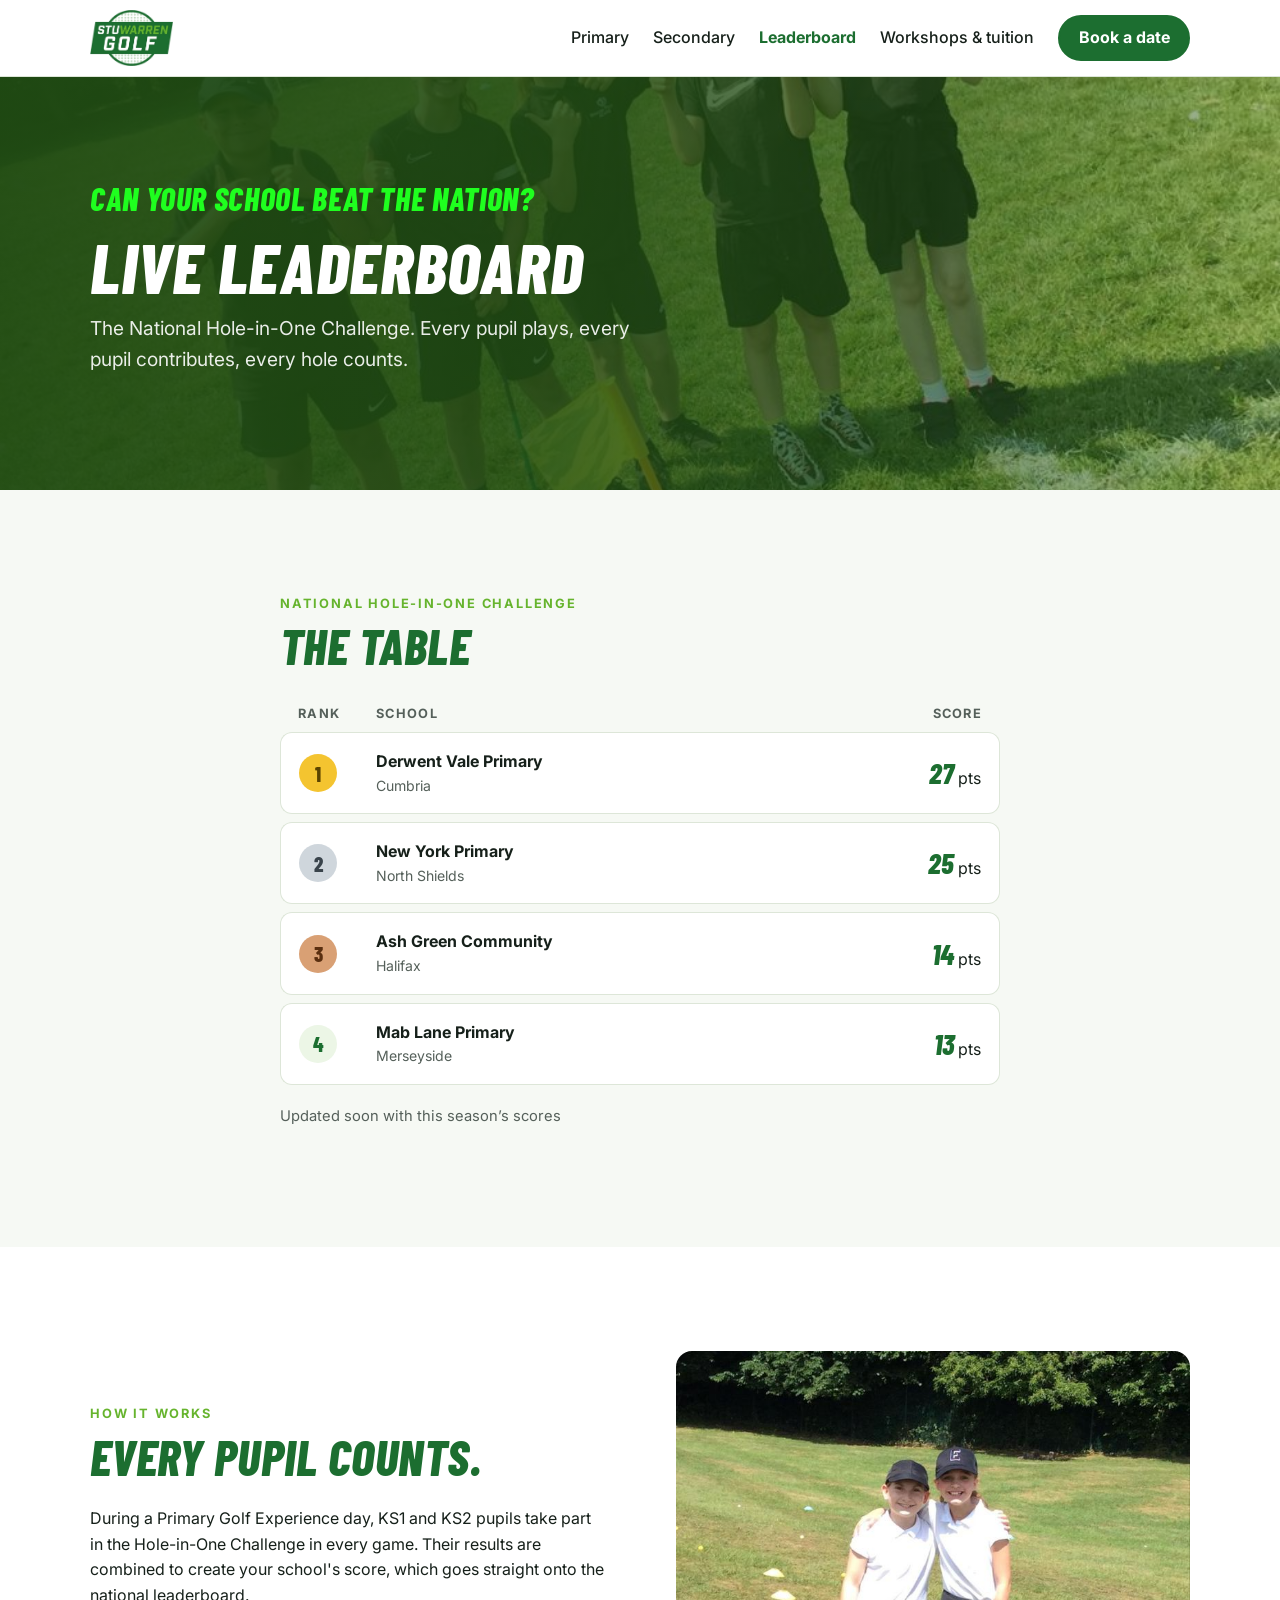
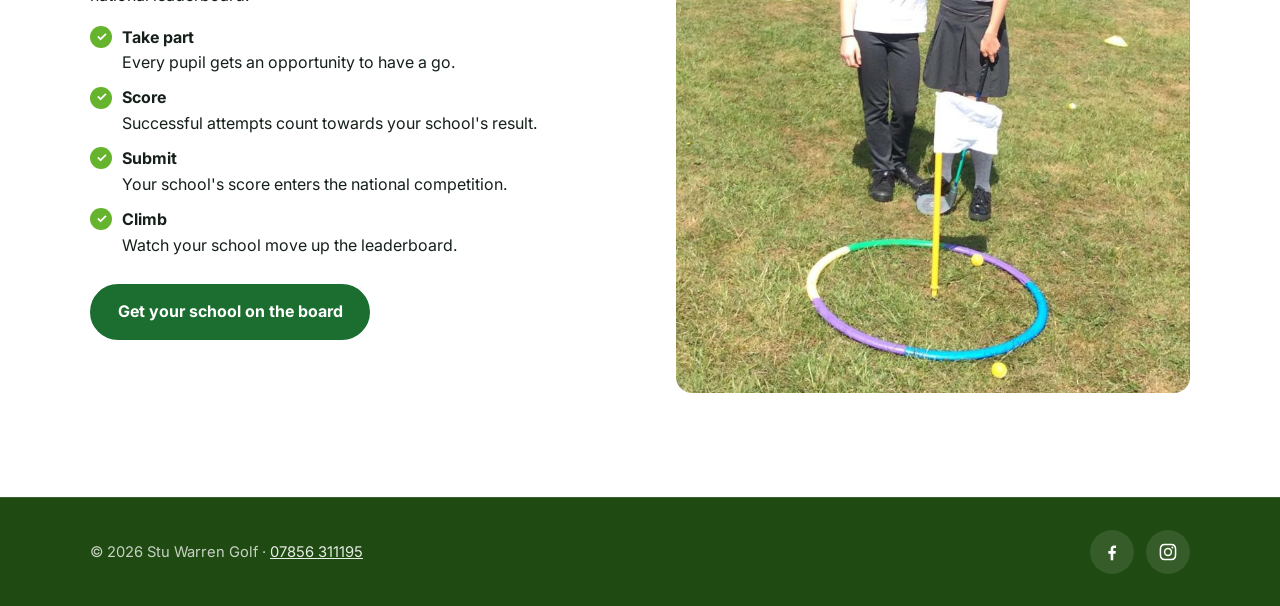
==== leaderboard.html @ 96387ed7 "Restructure site around schools per Stu's feedback - Home: 'Golf in schools across England' tagline," ====
<!doctype html>
<html lang="en-GB">
<head>
  <meta charset="utf-8">
  <meta name="viewport" content="width=device-width, initial-scale=1">
  <title>Live Leaderboard | Stu Warren Golf</title>
  <meta name="description" content="The National Hole-in-One Challenge leaderboard. See how primary schools across England are scoring in the Primary Golf Experience.">
  <meta property="og:title" content="Live Leaderboard | Stu Warren Golf">
  <meta property="og:description" content="Whole-school golf days where every pupil plays. You pick a date, we do the rest.">
  <meta property="og:image" content="assets/images/schools/team-celebrate.jpg">
  <link rel="icon" href="assets/images/favicon.png">
  <link rel="preconnect" href="https://fonts.googleapis.com">
  <link rel="preconnect" href="https://fonts.gstatic.com" crossorigin>
  <link href="https://fonts.googleapis.com/css2?family=Barlow+Condensed:ital,wght@0,700;1,700;1,800&family=Inter:wght@400;500;600;700&display=swap" rel="stylesheet">
  <link rel="stylesheet" href="assets/styles.css">
</head>
<body>
  <header class="site-header">
    <div class="container header-inner">
      <a href="/" class="logo"><img src="assets/images/logo.png" alt="Stu Warren Golf home" width="382" height="259"></a>
      <button class="nav-toggle" aria-expanded="false" aria-controls="nav" aria-label="Open menu">
        <span></span><span></span><span></span>
      </button>
      <nav id="nav" class="nav">
        <a href="primary.html">Primary</a>
        <a href="secondary.html">Secondary</a>
        <a href="leaderboard.html" aria-current="page">Leaderboard</a>
        <a href="workshops.html">Workshops &amp; tuition</a>
        <a href="primary.html#book" class="btn btn-small btn-green">Book a date</a>
      </nav>
    </div>
  </header>

  <main>
    <section class="hero hero-sm">
      <div class="hero-bg"><img src="assets/images/schools/team-celebrate.jpg" alt=""></div>
      <div class="container">
        <div class="hero-copy">
          <p class="challenge-line">Can your school beat the nation?</p>
          <h1>Live Leaderboard</h1>
          <p class="lead">The National Hole-in-One Challenge. Every pupil plays, every pupil contributes, every hole counts.</p>
        </div>
      </div>
    </section>

    <section class="section section-alt">
      <div class="container narrow">
        <p class="eyebrow">National Hole-in-One Challenge</p>
        <h2>The table</h2>
        <table class="board">
          <thead><tr><th>Rank</th><th>School</th><th>Score</th></tr></thead>
          <tbody id="board-body"></tbody>
        </table>
        <p class="board-note" id="board-updated"></p>
      </div>
    </section>

    <section class="section">
      <div class="container split">
        <div>
          <p class="eyebrow">How it works</p>
          <h2>Every pupil counts.</h2>
          <p>During a Primary Golf Experience day, KS1 and KS2 pupils take part in the Hole-in-One Challenge in every game. Their results are combined to create your school's score, which goes straight onto the national leaderboard.</p>
          <ul class="ticks">
            <li><strong>Take part</strong>Every pupil gets an opportunity to have a go.</li>
            <li><strong>Score</strong>Successful attempts count towards your school's result.</li>
            <li><strong>Submit</strong>Your school's score enters the national competition.</li>
            <li><strong>Climb</strong>Watch your school move up the leaderboard.</li>
          </ul>
          <a href="primary.html#book" class="btn btn-green">Get your school on the board</a>
        </div>
        <div class="photo photo-tall"><img src="assets/images/schools/hole-in-one.jpg" alt="Two pupils celebrating next to a hole-in-one target" loading="lazy"></div>
      </div>
    </section>
  </main>

  <footer class="site-footer">
    <div class="container footer-inner">
      <p>&copy; <span id="year">2026</span> Stu Warren Golf · <a href="tel:+447856311195">07856 311195</a></p>
      <div class="social">
        <a href="https://www.facebook.com/stuwarrengolf" target="_blank" rel="noopener" aria-label="Stu Warren Golf on Facebook">
          <svg viewBox="0 0 24 24" aria-hidden="true"><path d="M13.5 22v-8h2.7l.4-3.2h-3.1V8.8c0-.9.3-1.5 1.6-1.5h1.7V4.4c-.3 0-1.3-.1-2.4-.1-2.4 0-4 1.5-4 4.1v2.4H7.6V14h2.8v8h3.1z"/></svg>
        </a>
        <a href="https://www.instagram.com/stuwarrengolf/" target="_blank" rel="noopener" aria-label="Stu Warren Golf on Instagram">
          <svg viewBox="0 0 24 24" aria-hidden="true"><path d="M12 7a5 5 0 100 10 5 5 0 000-10zm0 8.2a3.2 3.2 0 110-6.4 3.2 3.2 0 010 6.4zM17.3 5.5a1.2 1.2 0 100 2.4 1.2 1.2 0 000-2.4zM12 3.8c2.7 0 3 0 4 .1 2.7.1 4 1.4 4.1 4.1.1 1 .1 1.3.1 4s0 3-.1 4c-.1 2.7-1.4 4-4.1 4.1-1 .1-1.3.1-4 .1s-3 0-4-.1c-2.7-.1-4-1.4-4.1-4.1-.1-1-.1-1.3-.1-4s0-3 .1-4C4 5.3 5.3 4 8 3.9c1-.1 1.3-.1 4-.1zM12 2c-2.7 0-3.1 0-4.1.1C4.2 2.2 2.2 4.2 2.1 7.9 2 8.9 2 9.3 2 12s0 3.1.1 4.1c.1 3.7 2.1 5.7 5.8 5.8 1 .1 1.4.1 4.1.1s3.1 0 4.1-.1c3.7-.1 5.7-2.1 5.8-5.8.1-1 .1-1.4.1-4.1s0-3.1-.1-4.1c-.1-3.7-2.1-5.7-5.8-5.8C15.1 2 14.7 2 12 2z"/></svg>
        </a>
      </div>
    </div>
  </footer>

  <script src="assets/leaderboard.js"></script>
  <script src="assets/main.js"></script>
</body>
</html>
---- assets/styles.css ----
:root {
  --forest: #38761d;
  --forest-dark: #1f4a12;
  --green: #1c6e30;
  --neon: #1fff1f;
  --lime: #66b42d;
  --mint: #ecf6e6;
  --paper: #f6f9f4;
  --ink: #16201a;
  --muted: #55605a;
  --line: #dde6d8;
  --white: #ffffff;
  --radius: 16px;
  --max: 1140px;
}

*, *::before, *::after { box-sizing: border-box; }
html { scroll-behavior: smooth; scroll-padding-top: 84px; }
body {
  margin: 0;
  font-family: 'Inter', system-ui, sans-serif;
  color: var(--ink);
  background: var(--white);
  line-height: 1.6;
}
img { max-width: 100%; height: auto; display: block; }
h1, h2, h3 {
  font-family: 'Barlow Condensed', 'Arial Narrow', sans-serif;
  font-style: italic; font-weight: 800; text-transform: uppercase;
  line-height: 1.02; letter-spacing: 0.01em; margin: 0 0 0.5em;
}
h1 { font-size: clamp(2.8rem, 7vw, 5.2rem); }
h2 { font-size: clamp(2rem, 4.4vw, 3.1rem); color: var(--green); }
h3 { font-size: 1.55rem; color: var(--green); }
p { margin: 0 0 1em; }
a { color: var(--green); }
.on-dark h2, .on-dark h3 { color: var(--white); }

.container { width: 100%; max-width: var(--max); margin: 0 auto; padding: 0 20px; }
.narrow { max-width: 760px; }
.center { text-align: center; }
.center .lead-dark { margin-left: auto; margin-right: auto; }
.eyebrow {
  text-transform: uppercase; letter-spacing: 0.14em; font-size: 0.8rem;
  font-weight: 700; color: var(--lime); margin-bottom: 0.5em;
}
.on-dark .eyebrow { color: var(--neon); }
.lead-dark { font-size: 1.15rem; color: var(--muted); max-width: 640px; }
.hidden { display: none; }

/* Buttons */
.btn {
  display: inline-block; background: var(--neon); color: var(--forest-dark);
  padding: 0.85em 1.6em; border-radius: 999px; border: 2px solid var(--neon);
  font: inherit; font-weight: 700; text-decoration: none; cursor: pointer;
  transition: transform .15s, background .15s, border-color .15s;
}
.btn:hover { transform: translateY(-2px); background: #5dff4f; border-color: #5dff4f; }
.btn-green { background: var(--green); border-color: var(--green); color: var(--white); }
.btn-green:hover { background: var(--forest); border-color: var(--forest); }
.btn-ghost { background: transparent; border-color: rgba(255,255,255,.7); color: var(--white); }
.btn-ghost:hover { background: rgba(255,255,255,.12); border-color: var(--white); }
.btn-small { padding: 0.5em 1.15em; }
.actions { display: flex; gap: 14px; flex-wrap: wrap; margin-top: 26px; }

/* Header */
.site-header {
  position: sticky; top: 0; z-index: 10; background: rgba(255,255,255,.97);
  border-bottom: 1px solid var(--line); backdrop-filter: blur(6px);
}
.header-inner { display: flex; align-items: center; justify-content: space-between; height: 76px; }
.logo img { height: 56px; width: auto; }
.nav { display: flex; gap: 24px; align-items: center; }
.nav a:not(.btn) { color: var(--ink); text-decoration: none; font-weight: 500; }
.nav a:not(.btn):hover, .nav a[aria-current="page"] { color: var(--green); }
.nav a[aria-current="page"] { font-weight: 700; }
.nav .btn { color: var(--white); }
.nav-toggle { display: none; background: none; border: 0; padding: 8px; cursor: pointer; }
.nav-toggle span { display: block; width: 24px; height: 2px; background: var(--green); margin: 5px 0; }

/* Hero */
.hero {
  position: relative; color: var(--white); overflow: hidden;
  background: var(--forest);
  padding: clamp(64px, 10vw, 120px) 0 clamp(56px, 8vw, 96px);
}
.hero-bg { position: absolute; inset: 0; }
.hero-bg img { width: 100%; height: 100%; object-fit: cover; }
.hero-bg::after {
  content: ''; position: absolute; inset: 0;
  background: linear-gradient(100deg, rgba(31,74,18,.96) 0%, rgba(31,74,18,.86) 45%, rgba(31,74,18,.35) 100%);
}
.hero .container { position: relative; }
.hero-copy { max-width: 680px; }
.hero h1 { margin-bottom: 0.15em; }
.tagline {
  font-family: 'Barlow Condensed', sans-serif; font-style: italic; font-weight: 700;
  text-transform: uppercase; letter-spacing: 0.06em; font-size: clamp(1.3rem, 2.6vw, 1.8rem);
  color: var(--neon); margin-bottom: 1.1em;
}
.hero .lead { font-size: 1.2rem; color: rgba(255,255,255,.9); max-width: 580px; }
.hero .lead strong { color: var(--white); }
.hero-sm { padding: clamp(56px, 8vw, 96px) 0; }
.hero-sm h1 { font-size: clamp(2.5rem, 6vw, 4.4rem); }

/* Tablets (home page) */
.tablets { padding: 0 0 clamp(56px, 8vw, 88px); background: var(--paper); }
.tablet-grid { display: grid; grid-template-columns: repeat(3, 1fr); gap: 22px; margin-top: -48px; position: relative; }
.tablet {
  position: relative; display: flex; flex-direction: column; justify-content: flex-end;
  min-height: 360px; padding: 28px; border-radius: 22px; overflow: hidden;
  color: var(--white); text-decoration: none; background: var(--forest);
  box-shadow: 0 18px 40px rgba(15,61,27,.22); transition: transform .2s, box-shadow .2s;
}
.tablet:hover { transform: translateY(-5px); box-shadow: 0 24px 50px rgba(15,61,27,.3); }
.tablet img { position: absolute; inset: 0; width: 100%; height: 100%; object-fit: cover; transition: transform .4s; }
.tablet:hover img { transform: scale(1.04); }
.tablet::before {
  content: ''; position: absolute; inset: 0; z-index: 1;
  background: linear-gradient(180deg, rgba(31,74,18,.1) 20%, rgba(31,74,18,.95) 88%);
}
.tablet > *:not(img) { position: relative; z-index: 2; }
.tablet-kicker { font-size: 0.78rem; font-weight: 700; text-transform: uppercase; letter-spacing: 0.14em; color: var(--neon); margin-bottom: 0.4em; }
.tablet h2 { color: var(--white); font-size: clamp(1.9rem, 3vw, 2.4rem); margin-bottom: 0.2em; }
.tablet p { margin: 0; color: rgba(255,255,255,.88); font-size: 0.98rem; }
.tablet .go { margin-top: 14px; font-weight: 700; color: var(--neon); }
.tablet-plain { background: linear-gradient(140deg, var(--green) 0%, var(--forest-dark) 100%); }
.tablet-plain::before { background: radial-gradient(circle, rgba(255,255,255,.14) 2px, transparent 3px) 0 0 / 16px 16px; opacity: .5; }
.badge {
  position: absolute; top: 18px; right: 18px; z-index: 3;
  background: var(--white); color: var(--green); font-size: 0.75rem; font-weight: 700;
  text-transform: uppercase; letter-spacing: 0.1em; padding: 6px 12px; border-radius: 999px;
}
.tablet .badge { position: absolute; }
.trophy { font-size: 3.4rem; line-height: 1; margin-bottom: auto; }
.tablet-wide {
  grid-column: 1 / -1; min-height: 0; flex-direction: row; align-items: center; justify-content: space-between;
  gap: 20px; padding: 22px 28px; background: var(--white); color: var(--ink);
  border: 2px solid var(--line); box-shadow: none;
}
.tablet-wide::before { display: none; }
.tablet-wide h2 { color: var(--green); font-size: 1.7rem; margin: 0; }
.tablet-wide p { color: var(--muted); }
.tablet-wide .go { margin: 0; color: var(--green); white-space: nowrap; }
.tablet-wide:hover { border-color: var(--lime); box-shadow: 0 10px 30px rgba(15,61,27,.1); }

/* Sections */
.section { padding: clamp(64px, 9vw, 104px) 0; }
.section-alt { background: var(--paper); }
.section-dark { background: var(--forest); color: var(--white); }
.section-deep { background: var(--forest-dark); color: var(--white); }
.split { display: grid; grid-template-columns: 1fr 1fr; gap: clamp(32px, 6vw, 72px); align-items: center; }
.split-top { align-items: start; }
.split-reverse > :first-child { order: 2; }
.photo { border-radius: var(--radius); overflow: hidden; }
.photo img { width: 100%; height: 100%; object-fit: cover; aspect-ratio: 4 / 3; }
.photo-tall img { aspect-ratio: 4 / 5; }

.ticks { list-style: none; padding: 0; margin: 0 0 1.6em; }
.ticks li { padding-left: 32px; position: relative; margin-bottom: 0.6em; }
.ticks li::before {
  content: '✓'; position: absolute; left: 0; top: 0.1em; width: 22px; height: 22px; border-radius: 50%;
  background: var(--lime); color: var(--white); font-size: 0.8rem; font-weight: 700; display: grid; place-items: center;
}
.on-dark .ticks li::before { background: var(--neon); color: var(--forest-dark); }
.ticks strong { display: block; }

/* Promise strip */
.promise { background: var(--forest-dark); color: var(--white); padding: 30px 0; }
.promise p {
  margin: 0; text-align: center; font-family: 'Barlow Condensed', sans-serif; font-style: italic;
  font-weight: 800; text-transform: uppercase; font-size: clamp(1.5rem, 3.4vw, 2.3rem); letter-spacing: .01em;
}
.promise span { color: var(--neon); }

/* Feature grid */
.features { display: grid; grid-template-columns: repeat(3, 1fr); gap: 22px; margin-top: 32px; }
.feature { background: var(--white); border-radius: var(--radius); padding: 26px; border-top: 5px solid var(--lime); box-shadow: 0 6px 24px rgba(15,61,27,.07); }
.feature h3 { font-size: 1.35rem; margin-bottom: 0.35em; }
.feature p { margin: 0; color: var(--muted); }
.on-dark .feature { background: rgba(255,255,255,.07); border-top-color: var(--neon); box-shadow: none; }
.on-dark .feature h3 { color: var(--white); }
.on-dark .feature p { color: rgba(255,255,255,.82); }

/* Stats */
.stats { display: grid; grid-template-columns: repeat(4, 1fr); gap: 20px; text-align: center; }
.stats strong {
  display: block; font-family: 'Barlow Condensed', sans-serif; font-style: italic; font-weight: 800;
  font-size: clamp(2.4rem, 5vw, 3.4rem); line-height: 1; color: var(--neon);
}
.stats span { color: rgba(255,255,255,.85); font-size: 0.95rem; }

/* Experiences */
.experiences { display: grid; grid-template-columns: repeat(3, 1fr); gap: 22px; margin-top: 32px; }
.experience { background: var(--white); border-radius: var(--radius); overflow: hidden; box-shadow: 0 8px 28px rgba(15,61,27,.1); display: flex; flex-direction: column; }
.experience img { aspect-ratio: 4 / 3; object-fit: cover; width: 100%; }
.experience-body { padding: 22px 24px 26px; }
.pill {
  display: inline-block; background: var(--neon); color: var(--forest-dark); font-weight: 700;
  font-size: 0.75rem; letter-spacing: 0.08em; text-transform: uppercase; padding: 4px 12px; border-radius: 999px; margin-bottom: 10px;
}
.experience h3 { margin-bottom: 0.15em; }
.experience .sub { font-weight: 600; color: var(--lime); margin-bottom: 0.6em; }
.experience p:last-child { margin: 0; color: var(--muted); }

/* Steps */
.steps { display: grid; grid-template-columns: repeat(4, 1fr); gap: 18px; margin-top: 32px; counter-reset: step; }
.step { background: rgba(255,255,255,.08); border: 1px solid rgba(255,255,255,.16); border-radius: var(--radius); padding: 24px; }
.step b { display: block; font-family: 'Barlow Condensed', sans-serif; font-style: italic; font-size: 2.4rem; color: var(--neon); line-height: 1; }
.step h3 { color: var(--white); font-size: 1.4rem; margin: 0.3em 0; }
.step p { margin: 0; color: rgba(255,255,255,.82); font-size: 0.95rem; }

/* Quotes */
.quotes { display: grid; grid-template-columns: repeat(3, 1fr); gap: 22px; margin-top: 32px; }
blockquote {
  margin: 0; padding: 28px; border-radius: var(--radius); background: var(--white);
  border: 1px solid var(--line); position: relative;
}
blockquote::before {
  content: '“'; position: absolute; top: -6px; left: 20px; font-family: Georgia, serif;
  font-size: 4.5rem; line-height: 1; color: var(--lime);
}
blockquote p { margin: 18px 0 14px; }
cite { font-style: normal; font-weight: 700; color: var(--green); font-size: 0.92rem; }

/* Coach */
.coach-card { display: grid; grid-template-columns: 260px 1fr; gap: clamp(24px, 4vw, 48px); align-items: center; }
.coach-card img { border-radius: var(--radius); aspect-ratio: 1; object-fit: cover; }
.creds { display: flex; flex-wrap: wrap; gap: 8px; margin: 0 0 1.2em; padding: 0; list-style: none; }
.creds li { background: var(--mint); color: var(--green); font-weight: 600; font-size: 0.85rem; padding: 6px 12px; border-radius: 999px; }

/* Timetables */
.tt-tabs { display: flex; flex-wrap: wrap; gap: 8px; margin: 28px 0 20px; }
.tt-tabs button {
  font: inherit; font-weight: 600; padding: 10px 16px; border-radius: 999px; cursor: pointer;
  border: 2px solid var(--line); background: var(--white); color: var(--ink);
}
.tt-tabs button[aria-selected="true"] { background: var(--green); border-color: var(--green); color: var(--white); }
.tt-panel { background: var(--white); border-radius: var(--radius); border: 1px solid var(--line); padding: clamp(20px, 4vw, 32px); }
.tt-panel h3 { margin-bottom: 0.2em; }
.tt-panel > p { color: var(--muted); }
.tt-cols { display: grid; grid-template-columns: 1fr 1fr; gap: 0 32px; }
.tt { width: 100%; border-collapse: collapse; }
.tt td { padding: 9px 4px; border-bottom: 1px solid var(--line); }
.tt td:first-child { font-variant-numeric: tabular-nums; white-space: nowrap; color: var(--muted); width: 40%; }
.tt td:last-child { font-weight: 600; }
.tt tr.brk td { background: var(--mint); color: var(--green); font-weight: 600; text-align: center; font-size: 0.9rem; }

/* Downloads */
.downloads { display: grid; grid-template-columns: repeat(3, 1fr); gap: 18px; margin-top: 28px; }
.download {
  display: flex; gap: 16px; align-items: center; padding: 20px; border-radius: var(--radius);
  background: rgba(255,255,255,.08); border: 1px solid rgba(255,255,255,.18); color: var(--white); text-decoration: none;
  transition: background .15s, transform .15s;
}
.download:hover { background: rgba(31,255,31,.14); transform: translateY(-3px); }
.download svg { width: 34px; height: 34px; flex: none; fill: var(--neon); }
.download strong { display: block; }
.download span { font-size: 0.88rem; color: rgba(255,255,255,.75); }

/* Leaderboard */
.board { width: 100%; border-collapse: separate; border-spacing: 0 8px; margin-top: 12px; }
.board th { text-align: left; font-size: 0.8rem; text-transform: uppercase; letter-spacing: 0.1em; color: var(--muted); padding: 0 18px; }
.board td { background: var(--white); padding: 16px 18px; border-top: 1px solid var(--line); border-bottom: 1px solid var(--line); }
.board td:first-child { border-left: 1px solid var(--line); border-radius: 12px 0 0 12px; width: 70px; }
.board td:last-child { border-right: 1px solid var(--line); border-radius: 0 12px 12px 0; text-align: right; }
.board th:last-child { text-align: right; }
.rank {
  display: inline-grid; place-items: center; width: 38px; height: 38px; border-radius: 50%;
  background: var(--mint); color: var(--green); font-weight: 800; font-family: 'Barlow Condensed', sans-serif; font-size: 1.3rem;
}
.board tr:nth-child(1) .rank { background: #f4c430; color: #5a4300; }
.board tr:nth-child(2) .rank { background: #cfd6dc; color: #39434b; }
.board tr:nth-child(3) .rank { background: #d9a074; color: #5a2f10; }
.school { font-weight: 700; }
.area { display: block; font-size: 0.88rem; color: var(--muted); font-weight: 400; }
.pts { font-family: 'Barlow Condensed', sans-serif; font-style: italic; font-weight: 800; font-size: 1.8rem; color: var(--green); }
.board-note { color: var(--muted); font-size: 0.92rem; margin-top: 12px; }
.challenge-line {
  font-family: 'Barlow Condensed', sans-serif; font-style: italic; font-weight: 800; text-transform: uppercase;
  color: var(--neon); font-size: clamp(1.4rem, 3vw, 2rem); letter-spacing: .02em; margin-bottom: 0.2em;
}

/* Coming soon */
.soon { text-align: center; }
.soon .badge { position: static; display: inline-block; margin-bottom: 18px; background: var(--neon); color: var(--forest-dark); }

/* Forms */
.form {
  background: var(--white); padding: clamp(22px, 4vw, 32px); border-radius: var(--radius);
  display: grid; gap: 16px; border: 1px solid var(--line); color: var(--ink);
}
.form-row { display: grid; grid-template-columns: 1fr 1fr; gap: 16px; }
.form label { display: grid; gap: 6px; font-weight: 500; font-size: 0.95rem; }
.form input, .form select, .form textarea {
  font: inherit; padding: 12px 14px; border: 1px solid #ccd6c8; border-radius: 10px; background: var(--white); width: 100%;
}
.form input:focus, .form select:focus, .form textarea:focus { outline: 2px solid var(--lime); border-color: transparent; }
.form .btn { background: var(--green); border-color: var(--green); color: var(--white); }
.form .btn:hover { background: var(--forest); border-color: var(--forest); }
.contact-list { list-style: none; padding: 0; margin: 0 0 1.4em; }
.contact-list li { padding: 12px 0; border-bottom: 1px solid rgba(255,255,255,.18); }
.contact-list strong { display: inline-block; width: 80px; }
.on-dark .contact-list a { color: var(--white); }

/* Footer */
.site-footer { border-top: 1px solid rgba(255,255,255,.12); background: var(--forest-dark); color: rgba(255,255,255,.75); padding: 32px 0; font-size: 0.92rem; }
.footer-inner { display: flex; justify-content: space-between; align-items: center; flex-wrap: wrap; gap: 16px; }
.footer-inner p { margin: 0; }
.site-footer a { color: rgba(255,255,255,.9); }
.social { display: flex; gap: 12px; }
.social a {
  display: grid; place-items: center; width: 44px; height: 44px; border-radius: 50%;
  background: rgba(255,255,255,.1); transition: background .15s;
}
.social a:hover { background: var(--neon); }
.social a:hover svg { fill: var(--forest-dark); }
.social svg { width: 20px; height: 20px; fill: var(--white); }

/* Thanks page */
.thanks { min-height: calc(100vh - 76px - 110px); display: grid; place-items: center; text-align: center; padding: 64px 20px; }

/* Responsive */
@media (max-width: 960px) {
  .tablet-grid, .features, .experiences, .quotes, .downloads { grid-template-columns: 1fr 1fr; }
  .tablet-grid > .tablet:first-child { grid-column: 1 / -1; }
  .steps, .stats { grid-template-columns: 1fr 1fr; }
  .nav-toggle { display: block; }
  .nav {
    display: none; position: absolute; top: 76px; left: 0; right: 0;
    flex-direction: column; align-items: flex-start; gap: 18px; padding: 24px 20px; background: var(--white);
    border-bottom: 1px solid var(--line);
  }
  .nav.open { display: flex; }
}
@media (max-width: 760px) {
  .split, .coach-card, .tt-cols { grid-template-columns: 1fr; }
  .split-reverse > :first-child { order: 0; }
  .coach-card img { max-width: 220px; }
  .tablet-grid, .features, .experiences, .quotes, .downloads, .form-row { grid-template-columns: 1fr; }
  .tablet { min-height: 240px; }
  .tablet-wide { min-height: 0; }
  .tablet-wide { flex-direction: column; align-items: flex-start; }
  .logo img { height: 48px; }
}
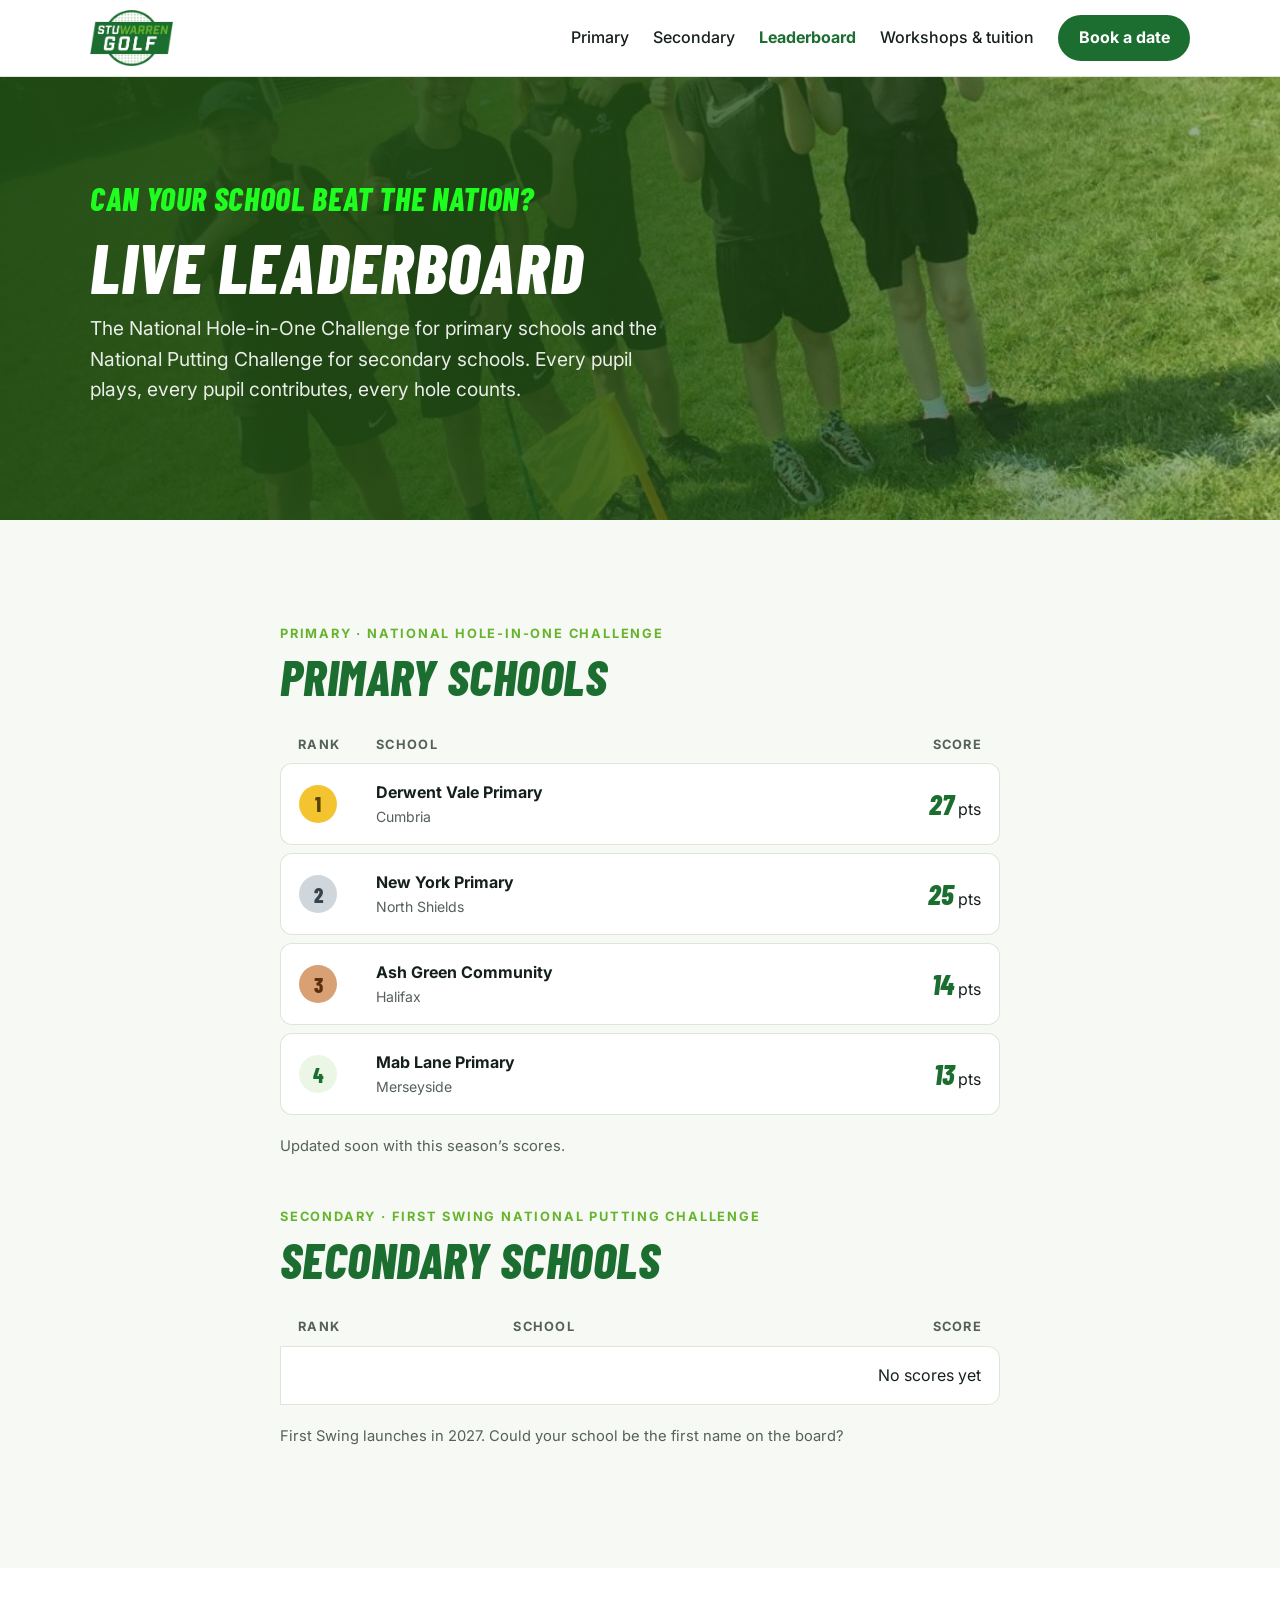
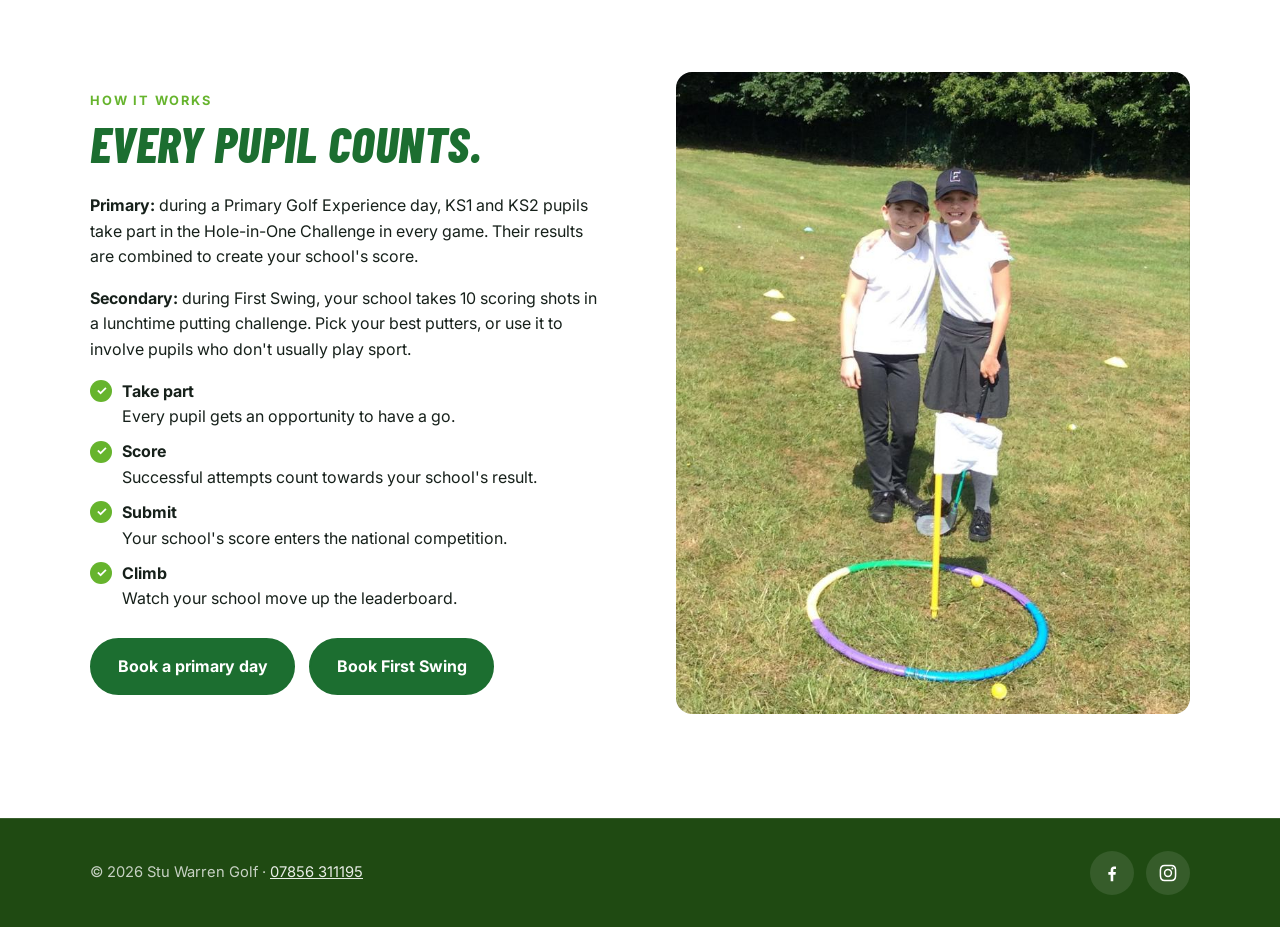
==== commit 5306f843: "Add First Swing 2027 secondary page and secondary leaderboard - secondary.html now presents First Sw" ====
--- a/leaderboard.html
+++ b/leaderboard.html
@@ -38,20 +38,31 @@
         <div class="hero-copy">
           <p class="challenge-line">Can your school beat the nation?</p>
           <h1>Live Leaderboard</h1>
-          <p class="lead">The National Hole-in-One Challenge. Every pupil plays, every pupil contributes, every hole counts.</p>
+          <p class="lead">The National Hole-in-One Challenge for primary schools and the National Putting Challenge for secondary schools. Every pupil plays, every pupil contributes, every hole counts.</p>
         </div>
       </div>
     </section>
 
     <section class="section section-alt">
       <div class="container narrow">
-        <p class="eyebrow">National Hole-in-One Challenge</p>
-        <h2>The table</h2>
-        <table class="board">
-          <thead><tr><th>Rank</th><th>School</th><th>Score</th></tr></thead>
-          <tbody id="board-body"></tbody>
-        </table>
-        <p class="board-note" id="board-updated"></p>
+        <div class="board-section">
+          <p class="eyebrow">Primary · National Hole-in-One Challenge</p>
+          <h2>Primary schools</h2>
+          <table class="board">
+            <thead><tr><th>Rank</th><th>School</th><th>Score</th></tr></thead>
+            <tbody id="board-primary"></tbody>
+          </table>
+          <p class="board-note" id="note-primary"></p>
+        </div>
+        <div class="board-section">
+          <p class="eyebrow">Secondary · First Swing National Putting Challenge</p>
+          <h2>Secondary schools</h2>
+          <table class="board">
+            <thead><tr><th>Rank</th><th>School</th><th>Score</th></tr></thead>
+            <tbody id="board-secondary"></tbody>
+          </table>
+          <p class="board-note" id="note-secondary"></p>
+        </div>
       </div>
     </section>
 
@@ -60,14 +71,15 @@
         <div>
           <p class="eyebrow">How it works</p>
           <h2>Every pupil counts.</h2>
-          <p>During a Primary Golf Experience day, KS1 and KS2 pupils take part in the Hole-in-One Challenge in every game. Their results are combined to create your school's score, which goes straight onto the national leaderboard.</p>
+          <p><strong>Primary:</strong> during a Primary Golf Experience day, KS1 and KS2 pupils take part in the Hole-in-One Challenge in every game. Their results are combined to create your school's score.</p>
+          <p><strong>Secondary:</strong> during First Swing, your school takes 10 scoring shots in a lunchtime putting challenge. Pick your best putters, or use it to involve pupils who don't usually play sport.</p>
           <ul class="ticks">
             <li><strong>Take part</strong>Every pupil gets an opportunity to have a go.</li>
             <li><strong>Score</strong>Successful attempts count towards your school's result.</li>
             <li><strong>Submit</strong>Your school's score enters the national competition.</li>
             <li><strong>Climb</strong>Watch your school move up the leaderboard.</li>
           </ul>
-          <a href="primary.html#book" class="btn btn-green">Get your school on the board</a>
+          <div class="actions"><a href="primary.html#book" class="btn btn-green">Book a primary day</a><a href="secondary.html#book" class="btn btn-green">Book First Swing</a></div>
         </div>
         <div class="photo photo-tall"><img src="assets/images/schools/hole-in-one.jpg" alt="Two pupils celebrating next to a hole-in-one target" loading="lazy"></div>
       </div>
--- a/assets/styles.css
+++ b/assets/styles.css
@@ -320,11 +320,26 @@
 /* Thanks page */
 .thanks { min-height: calc(100vh - 76px - 110px); display: grid; place-items: center; text-align: center; padding: 64px 20px; }
 
+/* First Swing */
+.steps-3 { grid-template-columns: repeat(3, 1fr); }
+.step .ideal { margin-top: 14px; padding-top: 14px; border-top: 1px solid rgba(255,255,255,.18); color: var(--neon); font-weight: 600; }
+.seasons { display: grid; grid-template-columns: 1fr 1fr; gap: 22px; margin-top: 32px; }
+.seasons .experience img { aspect-ratio: 16 / 9; }
+.seasons .experience-body > p { color: var(--muted); }
+.seasons .ticks { margin: 0; }
+.features-5 { grid-template-columns: repeat(5, 1fr); }
+.quote-wide { margin-top: 32px; text-align: center; padding: 36px clamp(24px, 6vw, 80px); }
+.quote-wide::before { left: 50%; transform: translateX(-50%); }
+.quote-wide p { font-size: 1.15rem; }
+.board-section + .board-section { margin-top: 48px; }
+
 /* Responsive */
 @media (max-width: 960px) {
   .tablet-grid, .features, .experiences, .quotes, .downloads { grid-template-columns: 1fr 1fr; }
   .tablet-grid > .tablet:first-child { grid-column: 1 / -1; }
   .steps, .stats { grid-template-columns: 1fr 1fr; }
+  .features-5 { grid-template-columns: repeat(3, 1fr); }
+  .steps-3 { grid-template-columns: 1fr; }
   .nav-toggle { display: block; }
   .nav {
     display: none; position: absolute; top: 76px; left: 0; right: 0;
@@ -334,7 +349,7 @@
   .nav.open { display: flex; }
 }
 @media (max-width: 760px) {
-  .split, .coach-card, .tt-cols { grid-template-columns: 1fr; }
+  .split, .coach-card, .tt-cols, .seasons, .features-5 { grid-template-columns: 1fr; }
   .split-reverse > :first-child { order: 0; }
   .coach-card img { max-width: 220px; }
   .tablet-grid, .features, .experiences, .quotes, .downloads, .form-row { grid-template-columns: 1fr; }
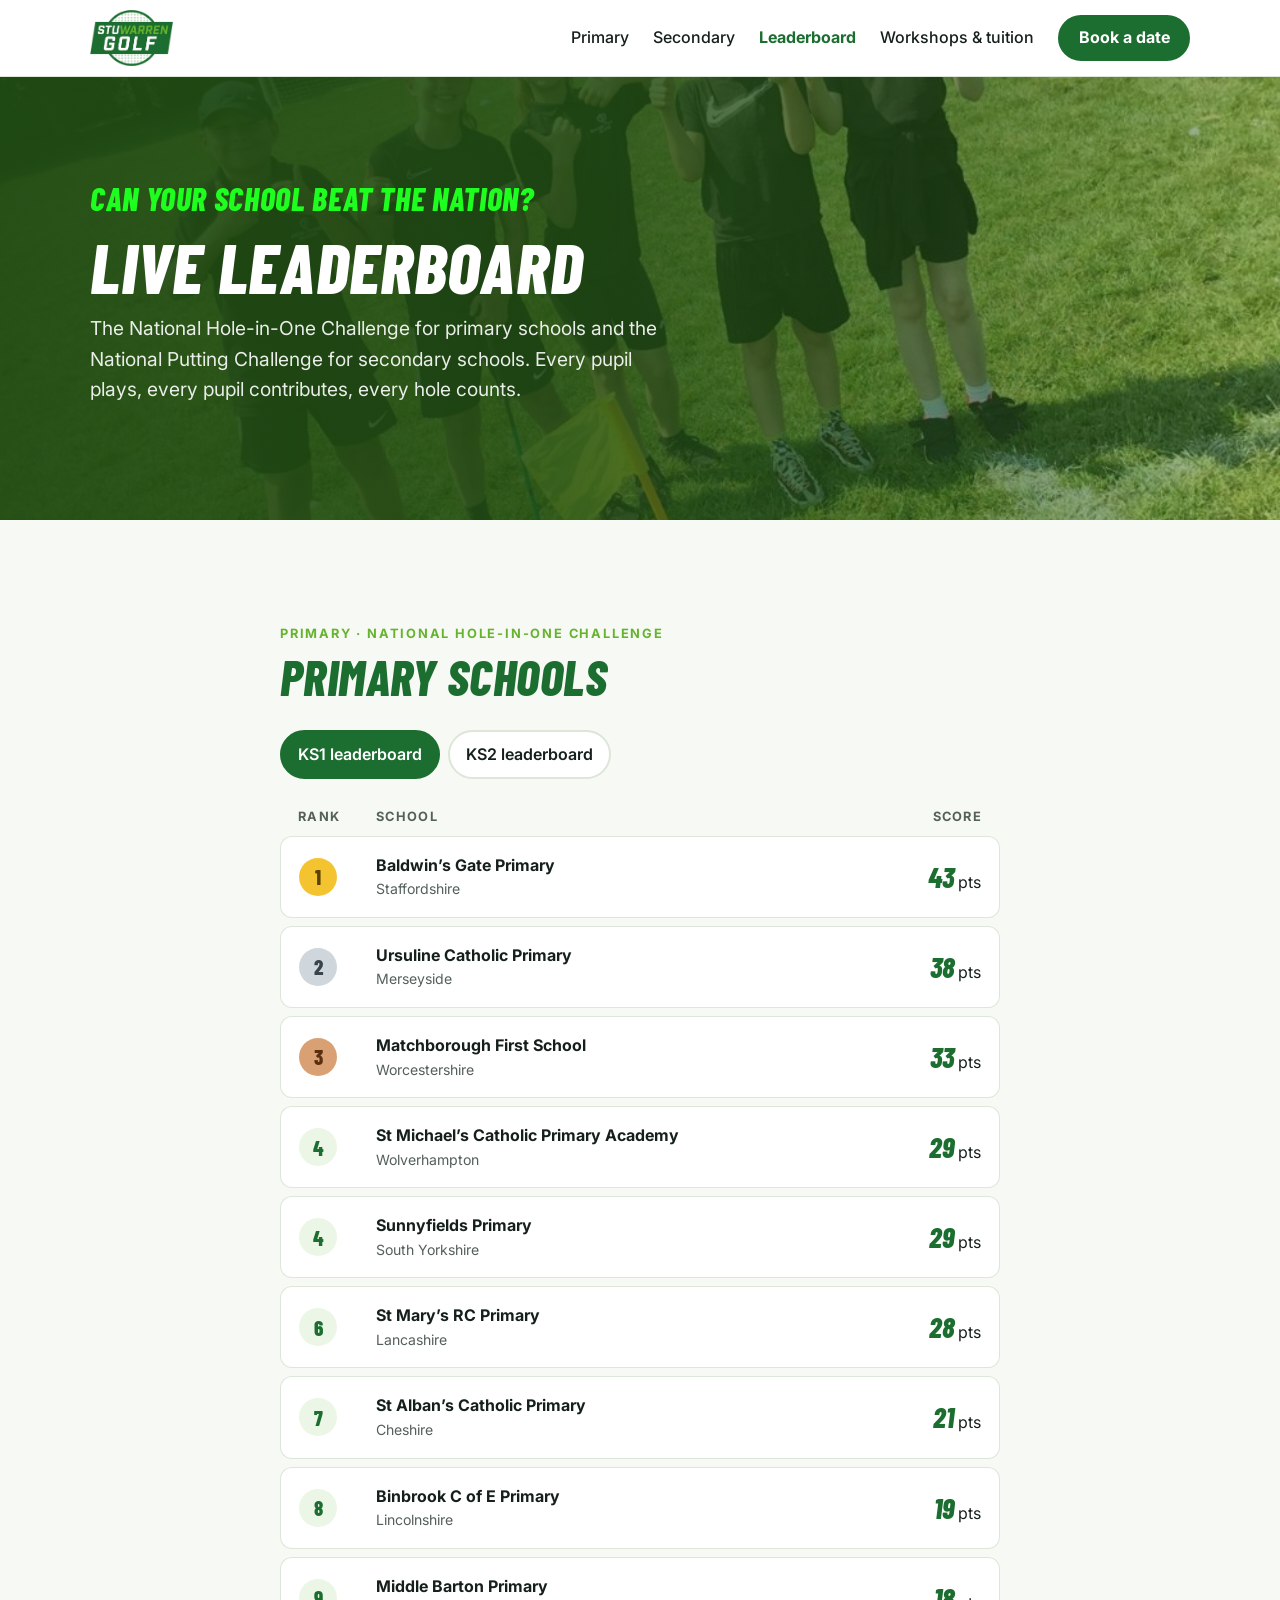
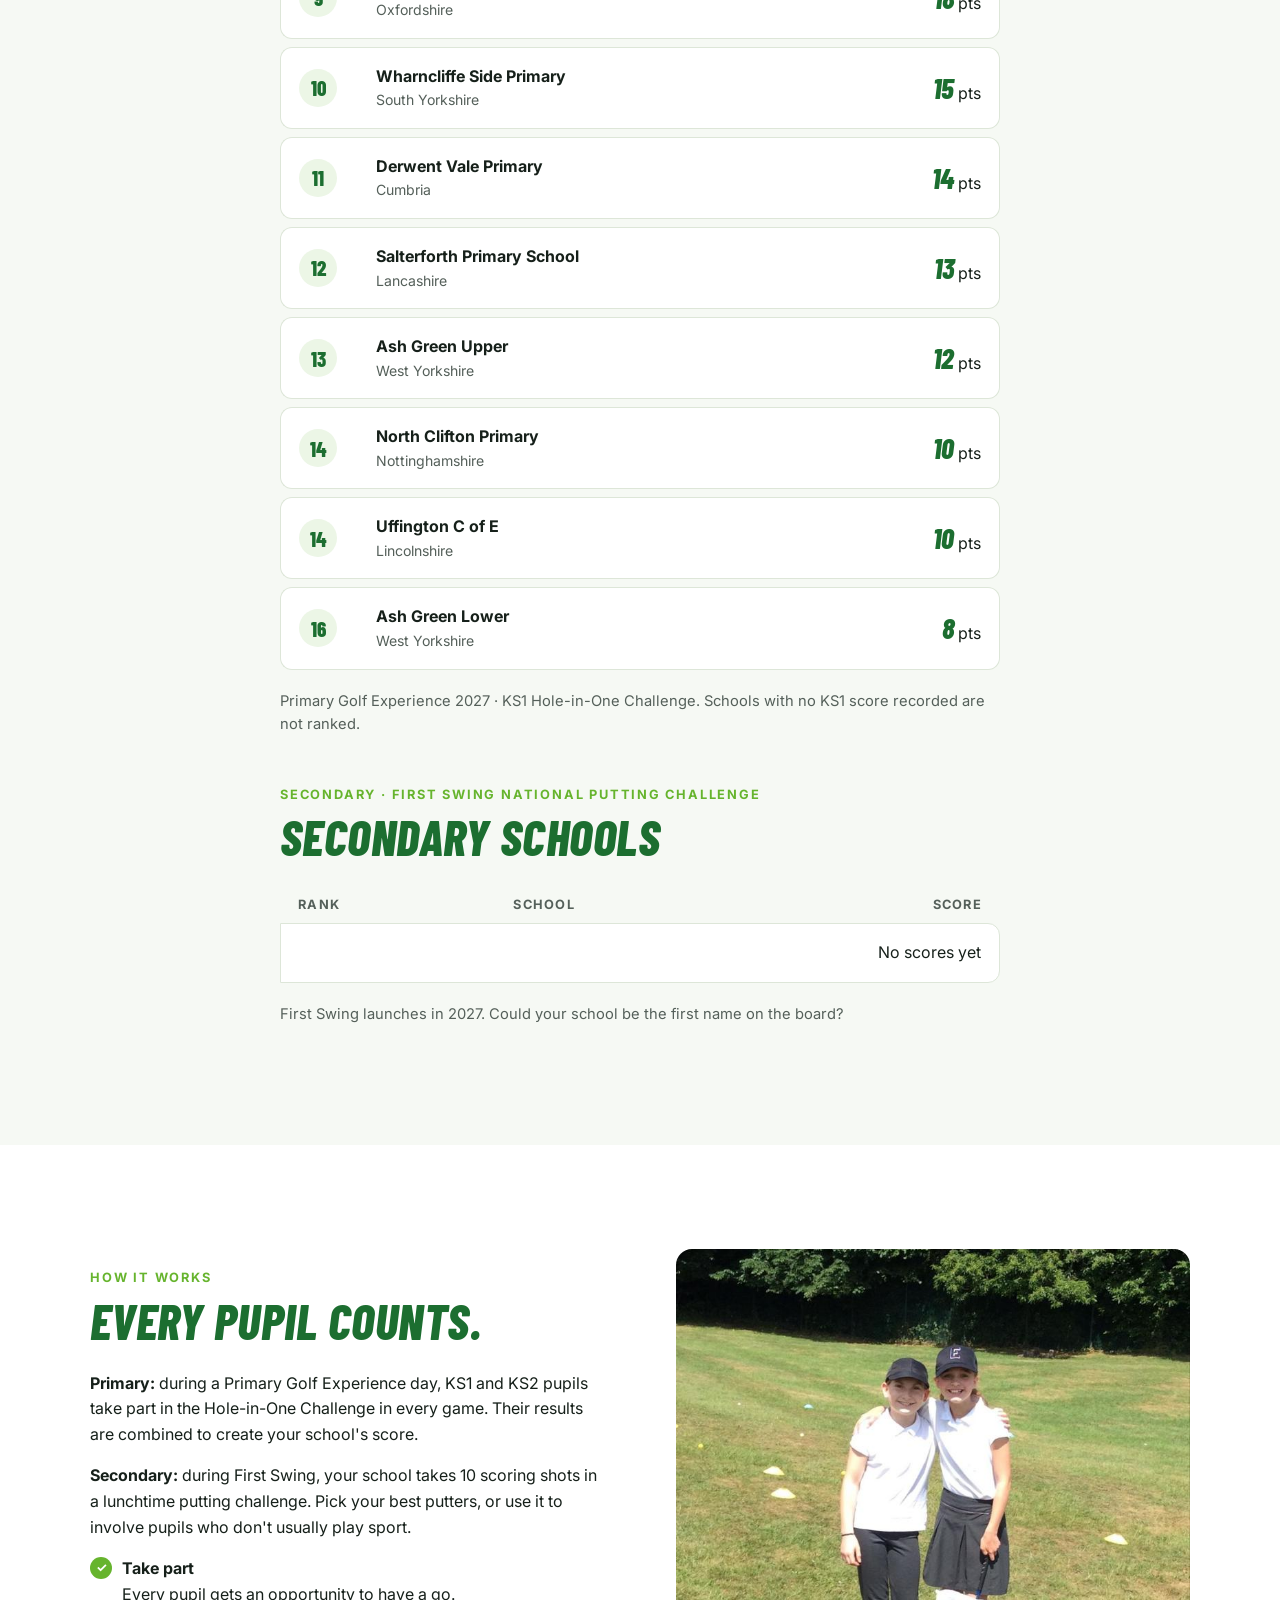
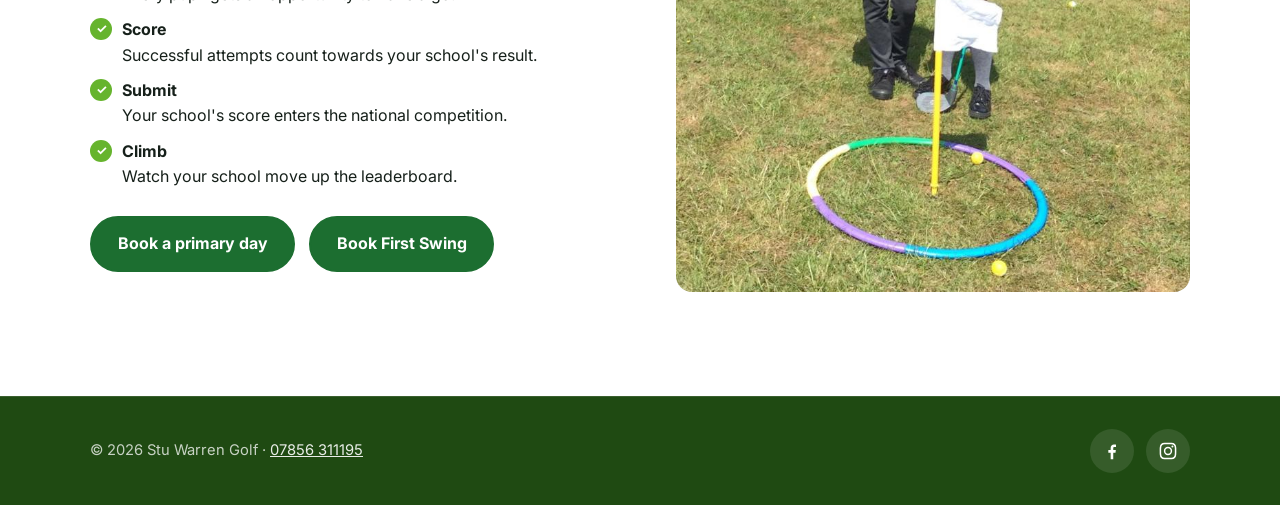
==== commit a047e1fe: "Add KS1 and KS2 Primary Golf Experience 2027 leaderboards Real scores from Stu's leaderboard sheet, " ====
--- a/leaderboard.html
+++ b/leaderboard.html
@@ -48,6 +48,10 @@
         <div class="board-section">
           <p class="eyebrow">Primary · National Hole-in-One Challenge</p>
           <h2>Primary schools</h2>
+          <div class="tt-tabs" role="tablist" aria-label="Key stage">
+            <button type="button" role="tab" data-board="ks1">KS1 leaderboard</button>
+            <button type="button" role="tab" data-board="ks2">KS2 leaderboard</button>
+          </div>
           <table class="board">
             <thead><tr><th>Rank</th><th>School</th><th>Score</th></tr></thead>
             <tbody id="board-primary"></tbody>
--- a/assets/styles.css
+++ b/assets/styles.css
@@ -265,13 +265,14 @@
 .board td:first-child { border-left: 1px solid var(--line); border-radius: 12px 0 0 12px; width: 70px; }
 .board td:last-child { border-right: 1px solid var(--line); border-radius: 0 12px 12px 0; text-align: right; }
 .board th:last-child { text-align: right; }
+.board td:last-child { white-space: nowrap; }
 .rank {
   display: inline-grid; place-items: center; width: 38px; height: 38px; border-radius: 50%;
   background: var(--mint); color: var(--green); font-weight: 800; font-family: 'Barlow Condensed', sans-serif; font-size: 1.3rem;
 }
-.board tr:nth-child(1) .rank { background: #f4c430; color: #5a4300; }
-.board tr:nth-child(2) .rank { background: #cfd6dc; color: #39434b; }
-.board tr:nth-child(3) .rank { background: #d9a074; color: #5a2f10; }
+.board tr[data-rank="1"] .rank { background: #f4c430; color: #5a4300; }
+.board tr[data-rank="2"] .rank { background: #cfd6dc; color: #39434b; }
+.board tr[data-rank="3"] .rank { background: #d9a074; color: #5a2f10; }
 .school { font-weight: 700; }
 .area { display: block; font-size: 0.88rem; color: var(--muted); font-weight: 400; }
 .pts { font-family: 'Barlow Condensed', sans-serif; font-style: italic; font-weight: 800; font-size: 1.8rem; color: var(--green); }
@@ -357,4 +358,7 @@
   .tablet-wide { min-height: 0; }
   .tablet-wide { flex-direction: column; align-items: flex-start; }
   .logo img { height: 48px; }
-}
+  .board td { padding: 12px 10px; }
+  .board td:first-child { width: 52px; }
+  .pts { font-size: 1.5rem; }
+}
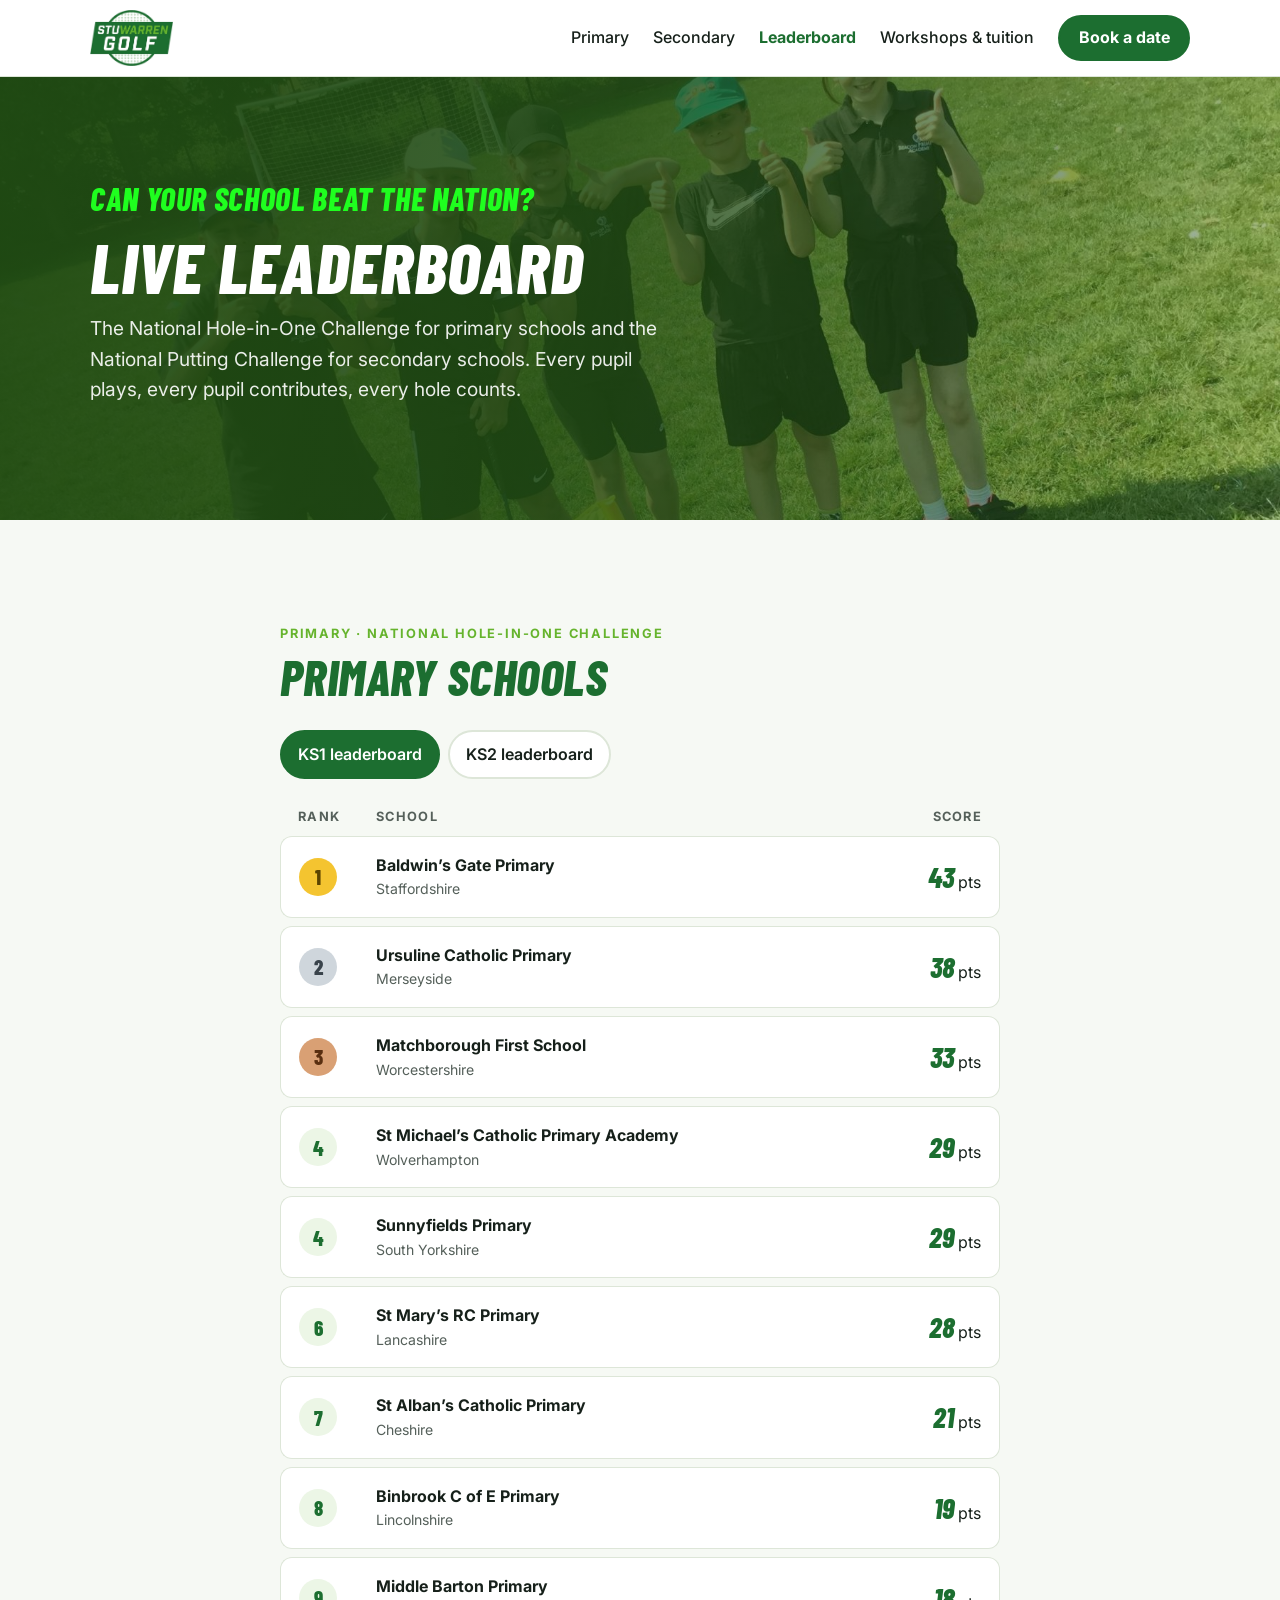
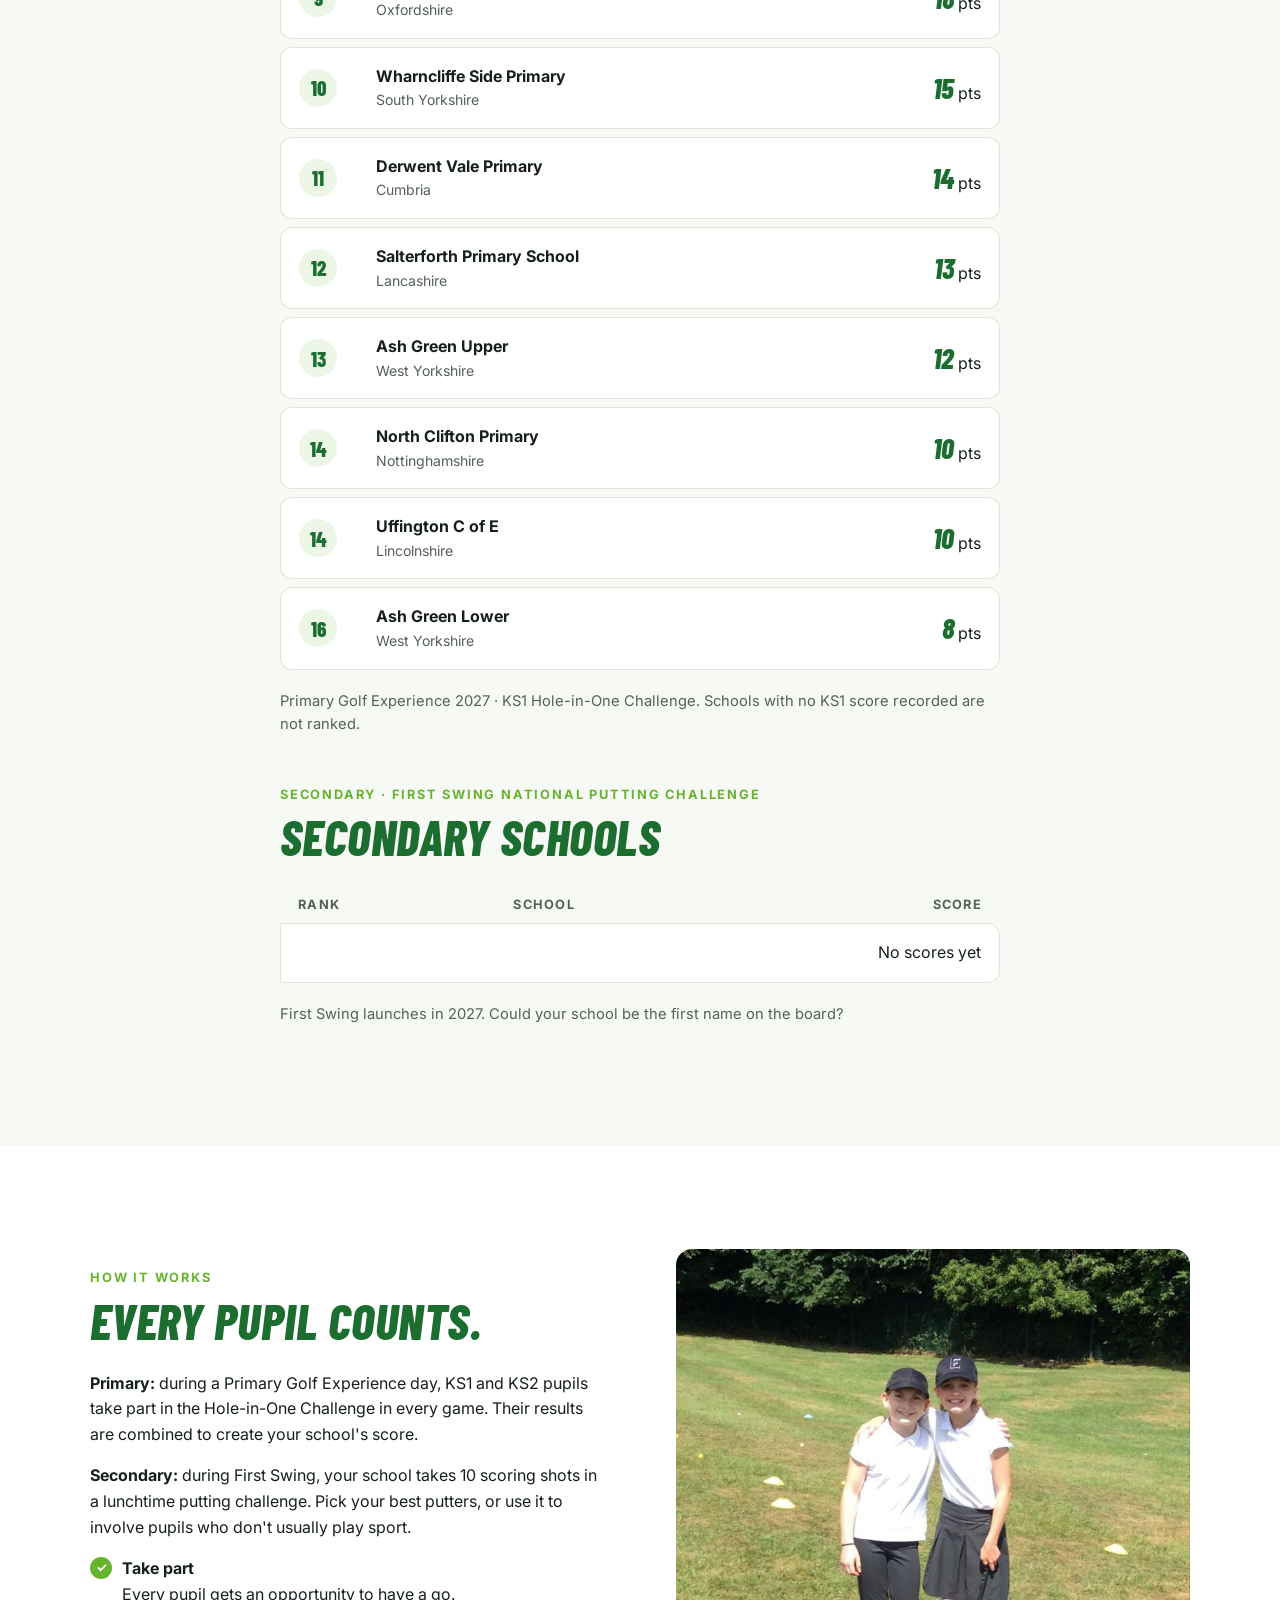
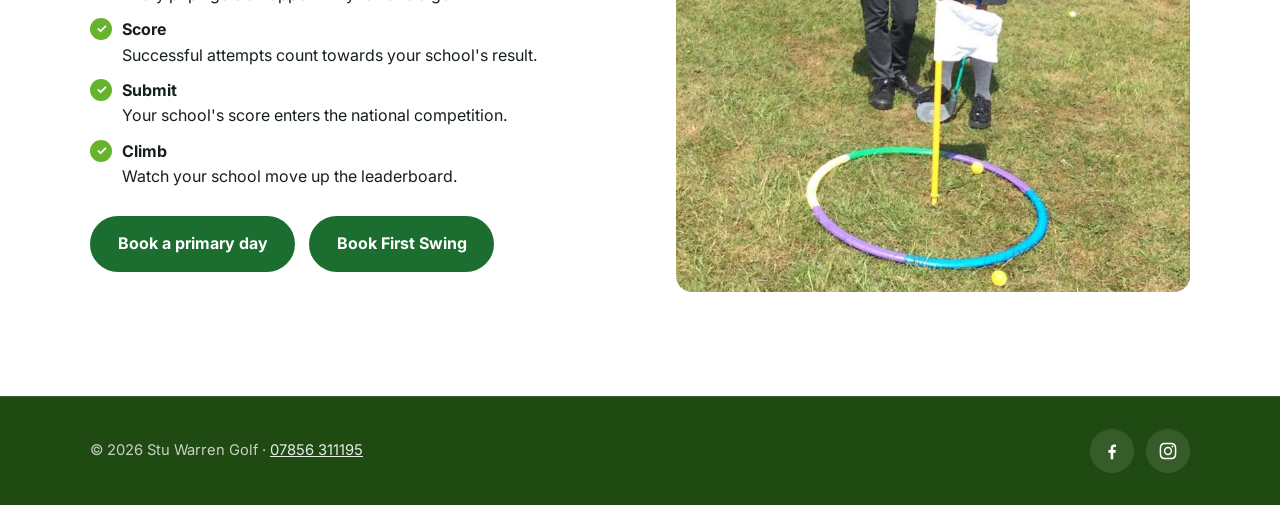
==== commit 311badbd: "Fix image cropping and mobile layout from UI walkthrough - Keep faces in frame: focal points on tabl" ====
--- a/leaderboard.html
+++ b/leaderboard.html
@@ -7,12 +7,16 @@
   <meta name="description" content="The National Hole-in-One Challenge leaderboard. See how primary schools across England are scoring in the Primary Golf Experience.">
   <meta property="og:title" content="Live Leaderboard | Stu Warren Golf">
   <meta property="og:description" content="Whole-school golf days where every pupil plays. You pick a date, we do the rest.">
-  <meta property="og:image" content="assets/images/schools/team-celebrate.jpg">
+  <meta property="og:image" content="https://stuwarrengolf.co.uk/assets/images/schools/team-celebrate.jpg">
+  <meta property="og:url" content="https://stuwarrengolf.co.uk/leaderboard.html">
+  <meta property="og:type" content="website">
+  <meta name="twitter:card" content="summary_large_image">
+  <link rel="canonical" href="https://stuwarrengolf.co.uk/leaderboard.html">
   <link rel="icon" href="assets/images/favicon.png">
   <link rel="preconnect" href="https://fonts.googleapis.com">
   <link rel="preconnect" href="https://fonts.gstatic.com" crossorigin>
   <link href="https://fonts.googleapis.com/css2?family=Barlow+Condensed:ital,wght@0,700;1,700;1,800&family=Inter:wght@400;500;600;700&display=swap" rel="stylesheet">
-  <link rel="stylesheet" href="assets/styles.css">
+  <link rel="stylesheet" href="assets/styles.css?v=202611021531">
 </head>
 <body>
   <header class="site-header">
@@ -104,7 +108,7 @@
     </div>
   </footer>
 
-  <script src="assets/leaderboard.js"></script>
-  <script src="assets/main.js"></script>
+  <script src="assets/leaderboard.js?v=202611021531"></script>
+  <script src="assets/main.js?v=202611021531"></script>
 </body>
 </html>
--- a/assets/styles.css
+++ b/assets/styles.css
@@ -85,7 +85,7 @@
   padding: clamp(64px, 10vw, 120px) 0 clamp(56px, 8vw, 96px);
 }
 .hero-bg { position: absolute; inset: 0; }
-.hero-bg img { width: 100%; height: 100%; object-fit: cover; }
+.hero-bg img { width: 100%; height: 100%; object-fit: cover; object-position: center 30%; }
 .hero-bg::after {
   content: ''; position: absolute; inset: 0;
   background: linear-gradient(100deg, rgba(31,74,18,.96) 0%, rgba(31,74,18,.86) 45%, rgba(31,74,18,.35) 100%);
@@ -113,7 +113,7 @@
   box-shadow: 0 18px 40px rgba(15,61,27,.22); transition: transform .2s, box-shadow .2s;
 }
 .tablet:hover { transform: translateY(-5px); box-shadow: 0 24px 50px rgba(15,61,27,.3); }
-.tablet img { position: absolute; inset: 0; width: 100%; height: 100%; object-fit: cover; transition: transform .4s; }
+.tablet img { position: absolute; inset: 0; width: 100%; height: 100%; object-fit: cover; object-position: center 15%; transition: transform .4s; }
 .tablet:hover img { transform: scale(1.04); }
 .tablet::before {
   content: ''; position: absolute; inset: 0; z-index: 1;
@@ -153,7 +153,7 @@
 .split-top { align-items: start; }
 .split-reverse > :first-child { order: 2; }
 .photo { border-radius: var(--radius); overflow: hidden; }
-.photo img { width: 100%; height: 100%; object-fit: cover; aspect-ratio: 4 / 3; }
+.photo img { width: 100%; height: 100%; object-fit: cover; object-position: center 30%; aspect-ratio: 4 / 3; }
 .photo-tall img { aspect-ratio: 4 / 5; }
 
 .ticks { list-style: none; padding: 0; margin: 0 0 1.6em; }
@@ -193,7 +193,7 @@
 /* Experiences */
 .experiences { display: grid; grid-template-columns: repeat(3, 1fr); gap: 22px; margin-top: 32px; }
 .experience { background: var(--white); border-radius: var(--radius); overflow: hidden; box-shadow: 0 8px 28px rgba(15,61,27,.1); display: flex; flex-direction: column; }
-.experience img { aspect-ratio: 4 / 3; object-fit: cover; width: 100%; }
+.experience img { aspect-ratio: 4 / 3; object-fit: cover; object-position: center 20%; width: 100%; }
 .experience-body { padding: 22px 24px 26px; }
 .pill {
   display: inline-block; background: var(--neon); color: var(--forest-dark); font-weight: 700;
@@ -225,7 +225,7 @@
 
 /* Coach */
 .coach-card { display: grid; grid-template-columns: 260px 1fr; gap: clamp(24px, 4vw, 48px); align-items: center; }
-.coach-card img { border-radius: var(--radius); aspect-ratio: 1; object-fit: cover; }
+.coach-card img { width: 100%; border-radius: var(--radius); aspect-ratio: 1; object-fit: cover; }
 .creds { display: flex; flex-wrap: wrap; gap: 8px; margin: 0 0 1.2em; padding: 0; list-style: none; }
 .creds li { background: var(--mint); color: var(--green); font-weight: 600; font-size: 0.85rem; padding: 6px 12px; border-radius: 999px; }
 
@@ -354,7 +354,11 @@
   .split-reverse > :first-child { order: 0; }
   .coach-card img { max-width: 220px; }
   .tablet-grid, .features, .experiences, .quotes, .downloads, .form-row { grid-template-columns: 1fr; }
-  .tablet { min-height: 240px; }
+  .tablet { min-height: 360px; }
+  .tablet::before { background: linear-gradient(180deg, rgba(31,74,18,0) 15%, rgba(31,74,18,.92) 55%, rgba(31,74,18,.98) 100%); }
+  .tablet-plain::before { background: radial-gradient(circle, rgba(255,255,255,.14) 2px, transparent 3px) 0 0 / 16px 16px; }
+  .photo-tall img { aspect-ratio: 4 / 3; }
+  .steps { grid-template-columns: 1fr; }
   .tablet-wide { min-height: 0; }
   .tablet-wide { flex-direction: column; align-items: flex-start; }
   .logo img { height: 48px; }
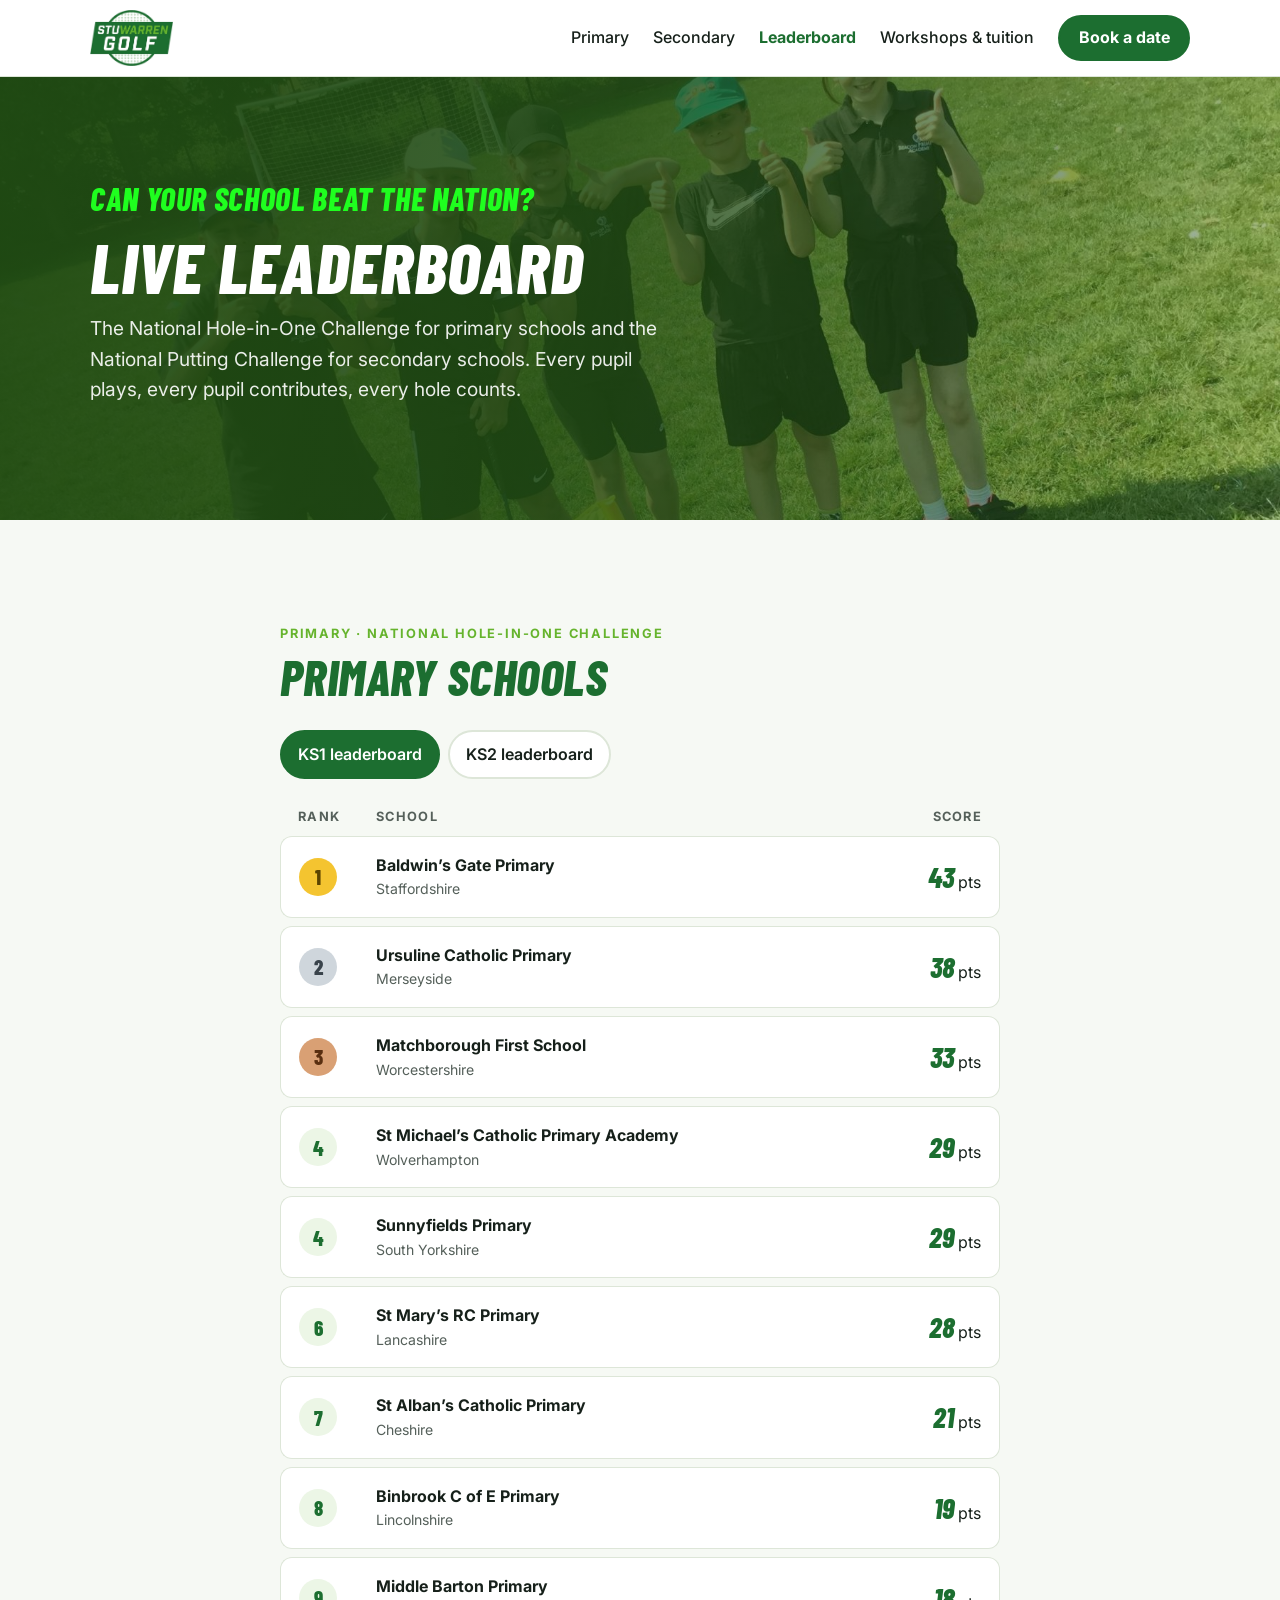
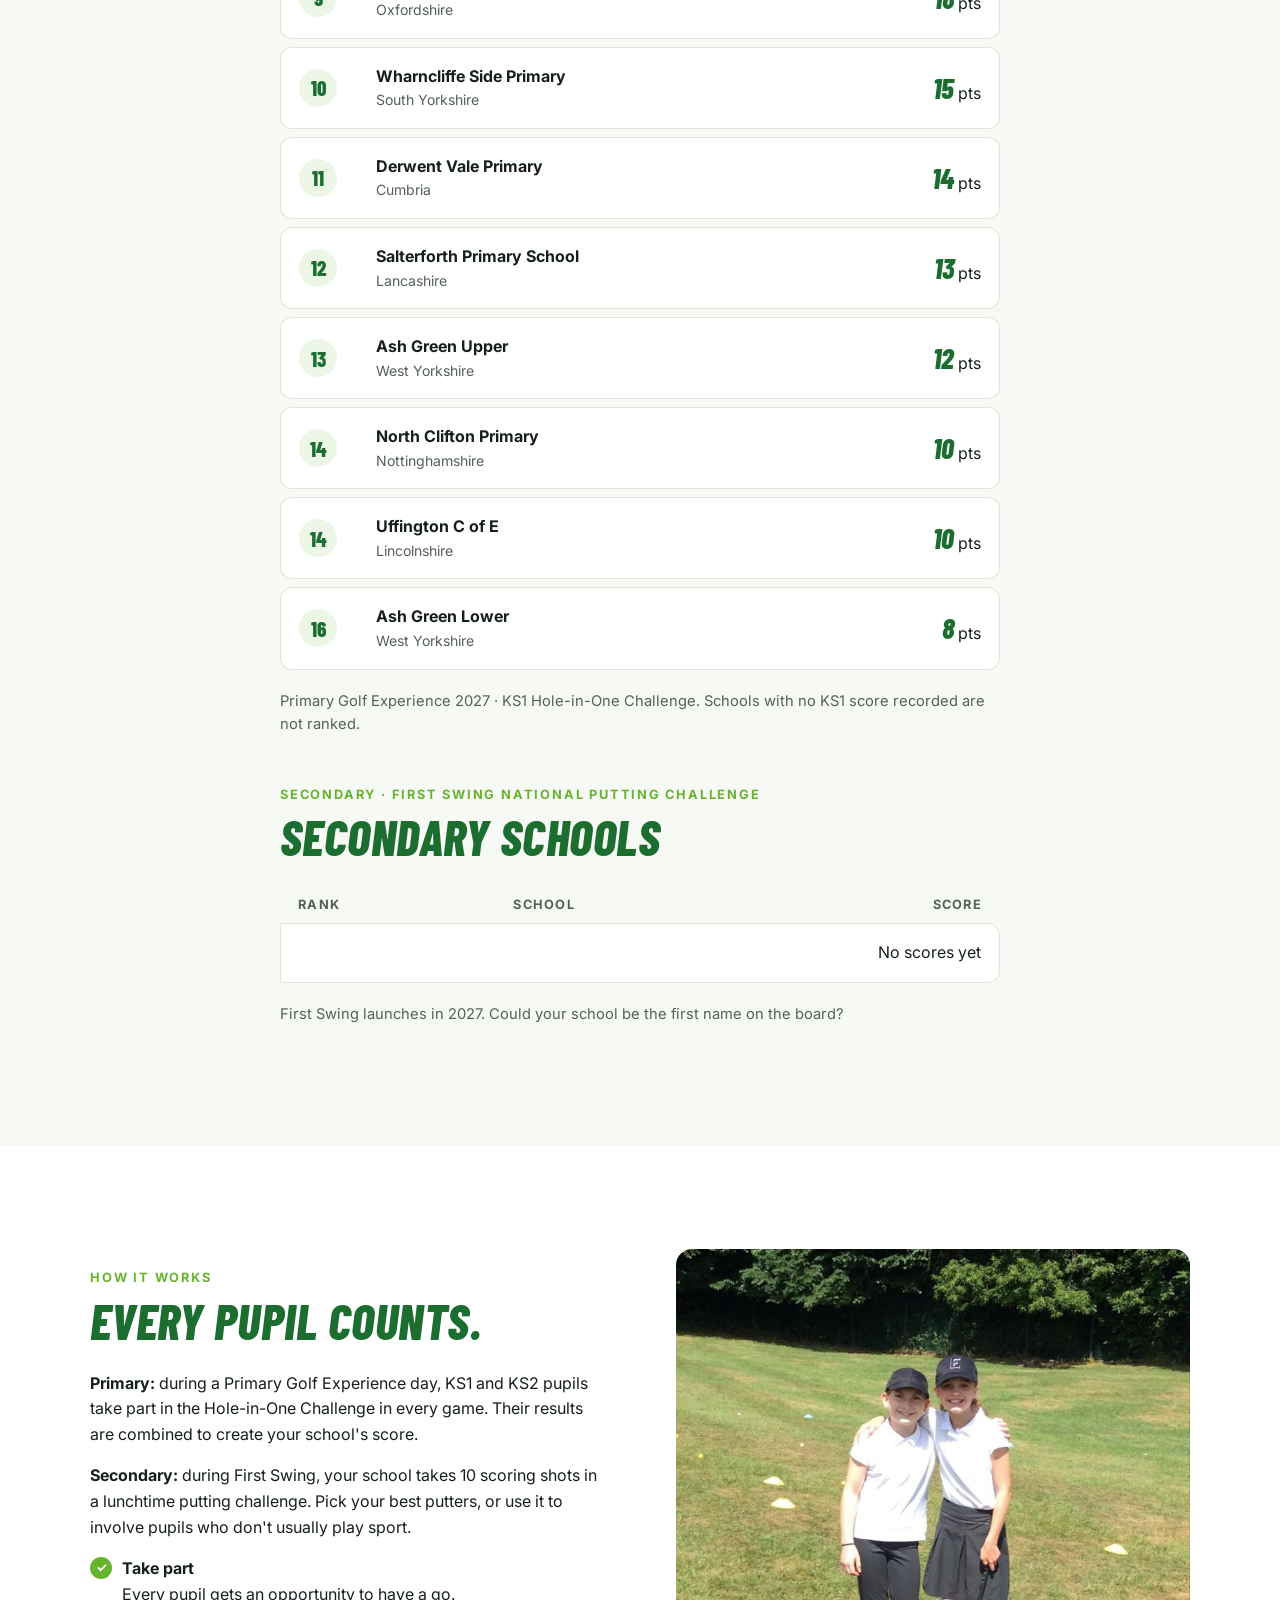
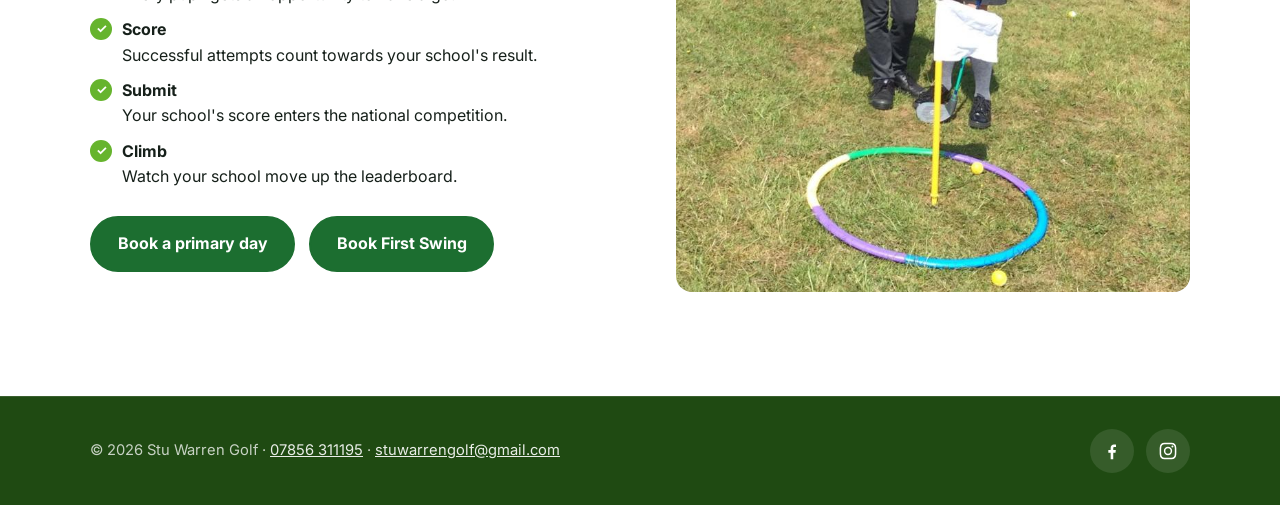
==== commit 36917d16: "Apply Stuart's edits: workshops, contact email, home copy - Workshops page: Improvers Workshop at Wo" ====
--- a/leaderboard.html
+++ b/leaderboard.html
@@ -16,7 +16,7 @@
   <link rel="preconnect" href="https://fonts.googleapis.com">
   <link rel="preconnect" href="https://fonts.gstatic.com" crossorigin>
   <link href="https://fonts.googleapis.com/css2?family=Barlow+Condensed:ital,wght@0,700;1,700;1,800&family=Inter:wght@400;500;600;700&display=swap" rel="stylesheet">
-  <link rel="stylesheet" href="assets/styles.css?v=202611021531">
+  <link rel="stylesheet" href="assets/styles.css?v=202611021923">
 </head>
 <body>
   <header class="site-header">
@@ -96,7 +96,7 @@
 
   <footer class="site-footer">
     <div class="container footer-inner">
-      <p>&copy; <span id="year">2026</span> Stu Warren Golf · <a href="tel:+447856311195">07856 311195</a></p>
+      <p>&copy; <span id="year">2026</span> Stu Warren Golf · <a href="tel:+447856311195">07856 311195</a> · <a href="mailto:stuwarrengolf@gmail.com">stuwarrengolf@gmail.com</a></p>
       <div class="social">
         <a href="https://www.facebook.com/stuwarrengolf" target="_blank" rel="noopener" aria-label="Stu Warren Golf on Facebook">
           <svg viewBox="0 0 24 24" aria-hidden="true"><path d="M13.5 22v-8h2.7l.4-3.2h-3.1V8.8c0-.9.3-1.5 1.6-1.5h1.7V4.4c-.3 0-1.3-.1-2.4-.1-2.4 0-4 1.5-4 4.1v2.4H7.6V14h2.8v8h3.1z"/></svg>
@@ -108,7 +108,7 @@
     </div>
   </footer>
 
-  <script src="assets/leaderboard.js?v=202611021531"></script>
-  <script src="assets/main.js?v=202611021531"></script>
+  <script src="assets/leaderboard.js?v=202611021923"></script>
+  <script src="assets/main.js?v=202611021923"></script>
 </body>
 </html>
--- a/assets/styles.css
+++ b/assets/styles.css
@@ -366,3 +366,14 @@
   .board td:first-child { width: 52px; }
   .pts { font-size: 1.5rem; }
 }
+
+/* Workshops */
+.dates-card { background: var(--forest); color: var(--white); border-radius: var(--radius); padding: clamp(24px, 4vw, 36px); }
+.dates-card h3 { color: var(--white); font-size: 1.5rem; }
+.dates { list-style: none; margin: 18px 0; padding: 0; display: grid; gap: 10px; }
+.dates li {
+  display: flex; justify-content: space-between; align-items: center; gap: 12px;
+  background: rgba(255,255,255,.08); border: 1px solid rgba(255,255,255,.16); border-radius: 12px; padding: 14px 16px;
+}
+.dates span { color: var(--neon); font-weight: 700; white-space: nowrap; }
+.dates-venue { margin: 0; font-size: 0.9rem; color: rgba(255,255,255,.8); }
